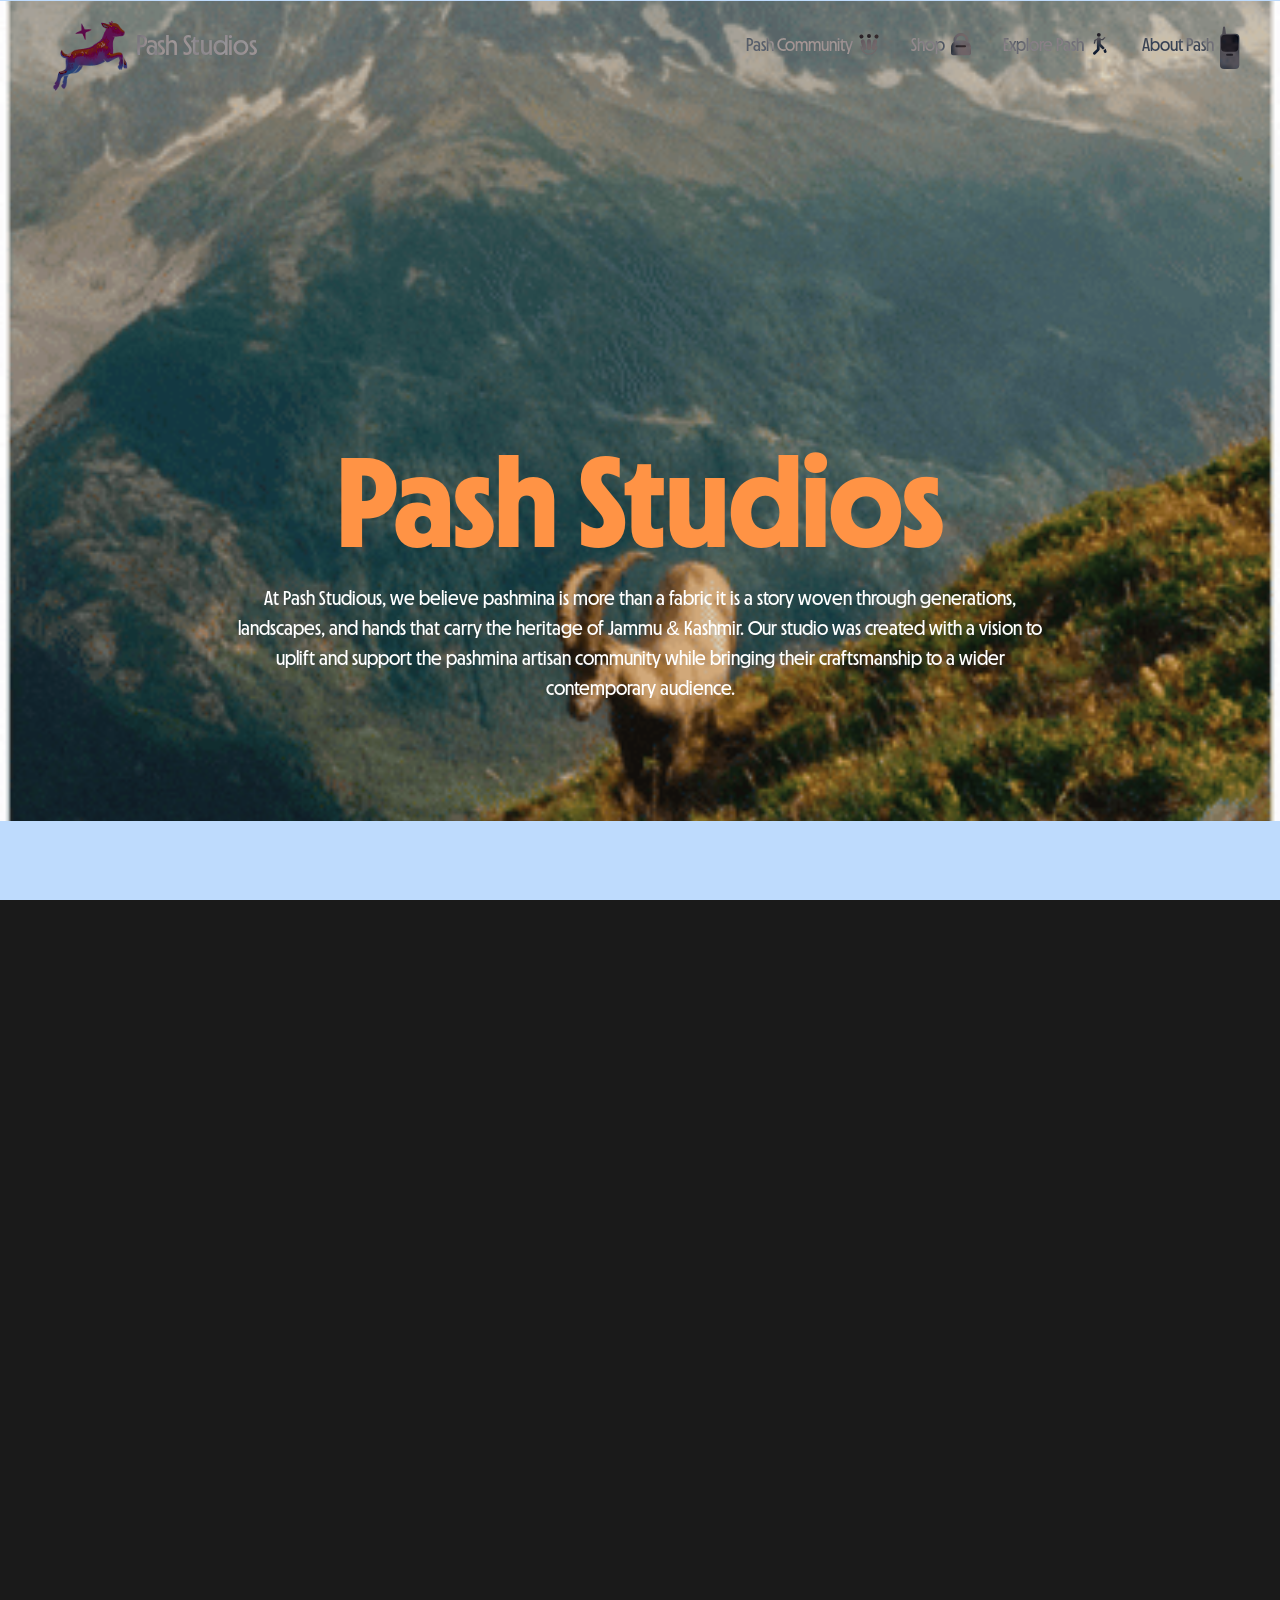
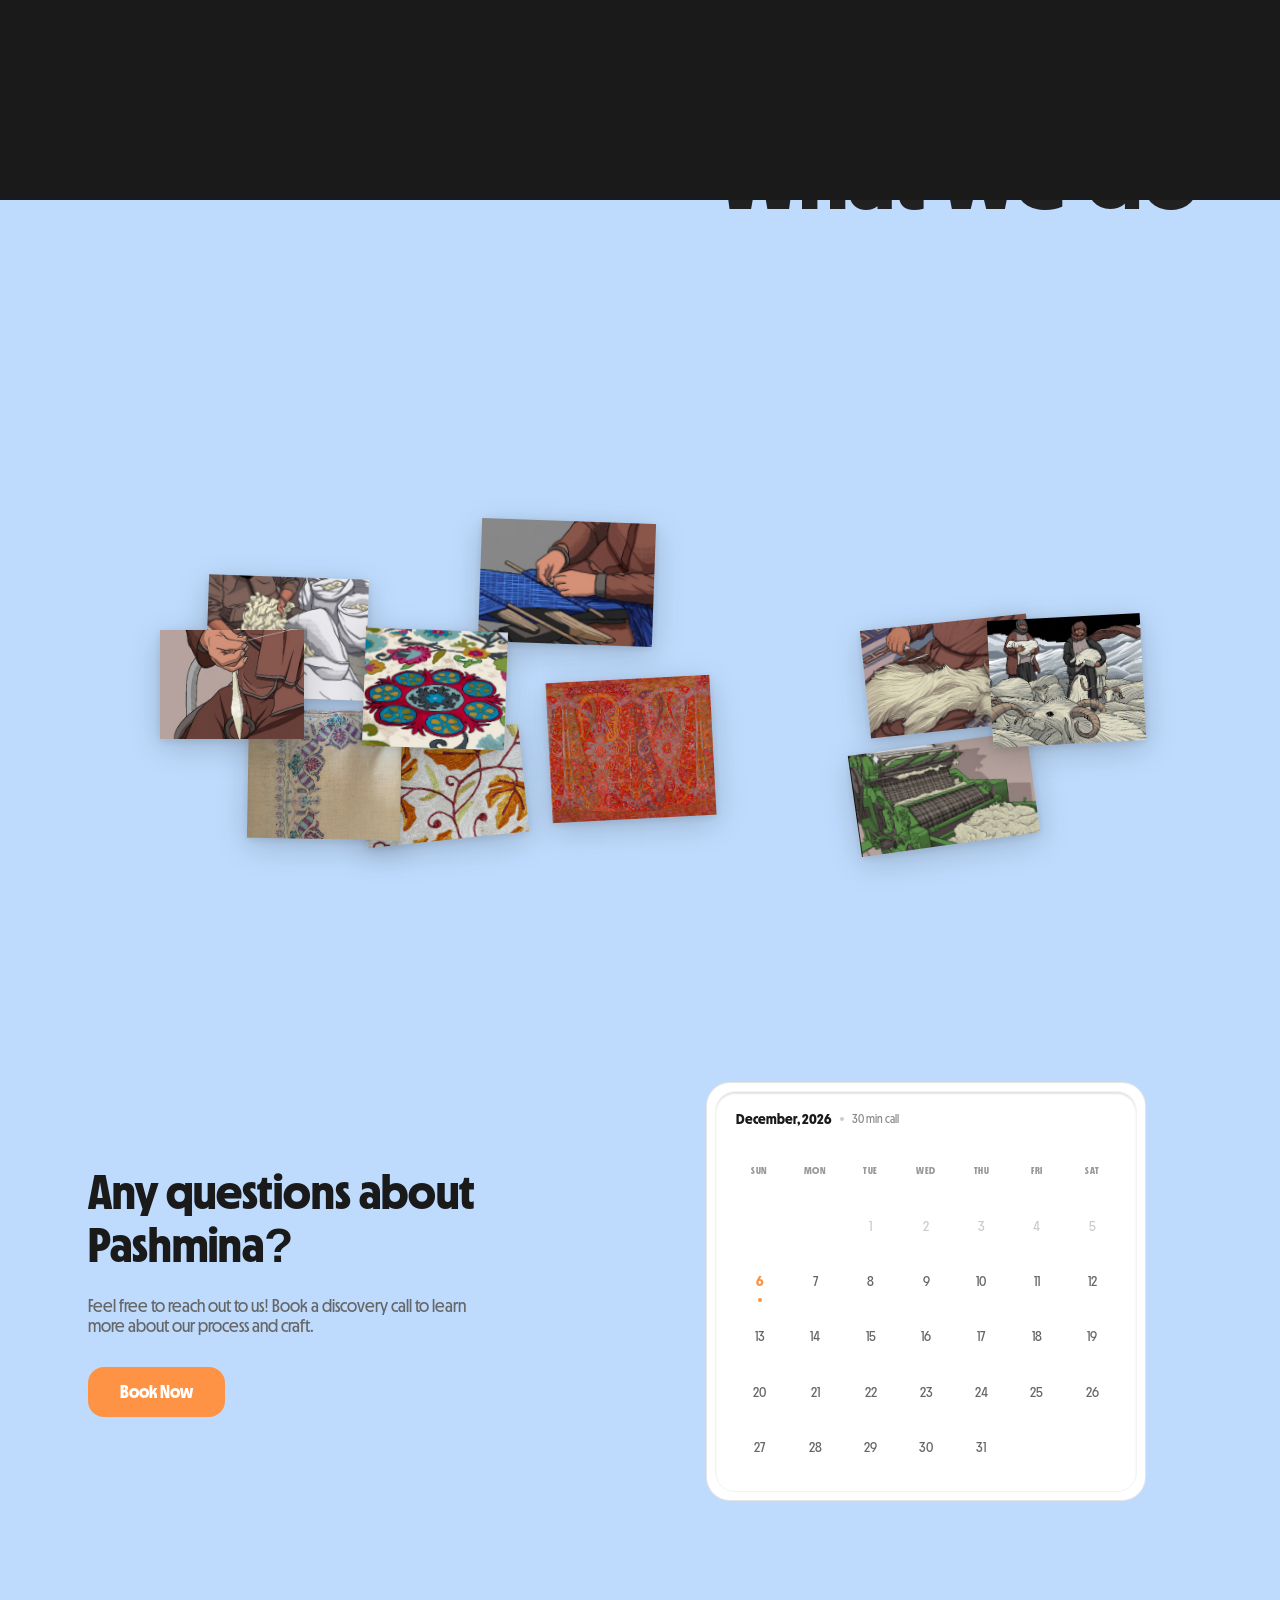
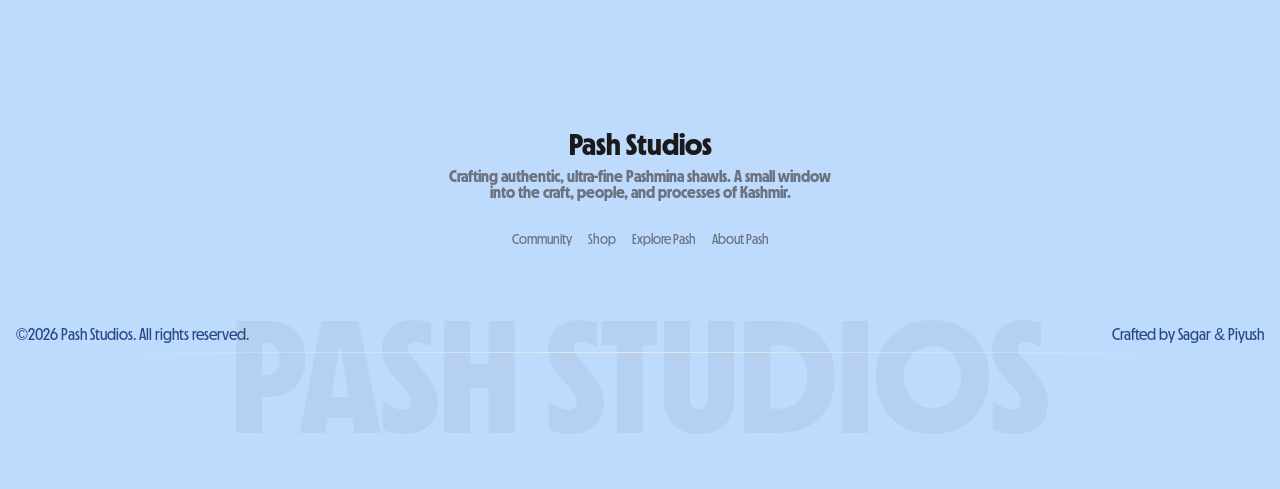
==== about/index.html @ f8514729 "Refactor: structure project by pages and clean unused assets" ====
<!DOCTYPE html>
<html lang="en">

<head>
    <meta charset="UTF-8">
    <meta name="viewport" content="width=device-width, initial-scale=1.0">
    <title>About Us — Pash Studios</title>
    <link rel="stylesheet" href="about.css">
    <link rel="stylesheet" href="../shared/transition.css">
</head>

<body>
    <div id="transition-overlay"></div>

    <!-- Navigation -->
    <nav id="main-nav">
        <div class="nav-left">
            <a href="../home/index.html" class="logo-link">
                <img src="../shared/icons/logo pash.png" alt="Pash Studios Logo" class="logo-img">
                <span class="logo-text">Pash Studios</span>
            </a>
        </div>
        <div class="nav-right">
            <a href="#" class="nav-item">
                <span>Pash Community</span>
                <img src="../shared/icons/commune.svg" alt="" class="nav-icon">
            </a>
            <a href="#" class="nav-item">
                <span>Shop</span>
                <img src="../shared/icons/shop.svg" alt="" class="nav-icon">
            </a>
            <a href="../explore/index.html" class="nav-item">
                <span>Explore Pash</span>
                <img src="../shared/icons/explore.svg" alt="" class="nav-icon">
            </a>
            <a href="index.html" class="nav-item">
                <span>About Pash</span>
                <img src="../shared/icons/phone.svg" alt="" class="nav-icon">
            </a>
        </div>
    </nav>

    <!-- MAIN DESIGN FROM PAPER (LUCKY SAND ARTBOARD P-1) -->
    <div class="paper-design-root">

        <!-- HERO SECTION -->
        <section class="hero-section">
            <div class="hero-bg"></div>
            <div class="hero-content">
                <div class="hero-goat-wrapper">
                    <div class="hero-goat-img"></div>
                </div>
                <div class="hero-text-wrapper">
                    <h1 class="hero-title">Pash Studios</h1>
                    <p class="hero-desc">At Pash Studious, we believe pashmina is more than a fabric it is a story woven
                        through generations, landscapes, and hands that carry the heritage of Jammu & Kashmir. Our
                        studio was created with a vision to uplift and support the pashmina artisan community while
                        bringing their craftsmanship to a wider contemporary audience.</p>
                </div>
            </div>
        </section>

        <!-- FOUNDER SECTION -->
        <section class="founder-section">
            <div class="founder-title-wrapper">
                <div class="founder-header">
                    <div class="founder-images">
                        <div class="founder-img-piyush"></div>
                        <div class="founder-img-sagar"></div>
                    </div>
                    <h2 class="founder-main-title">Founder</h2>
                </div>
            </div>
            <div class="founder-details-wrapper">
                <div class="founder-details-grid">
                    <!-- Piyush Info -->
                    <div class="founder-info-card">
                        <div class="founder-name-wrapper">
                            <div class="founder-name">Piyush Bhayekhar<br>Cygnus</div>
                        </div>
                        <div class="founder-bio">Co-Founder of Pash Studious, Piyush focuses on shaping the vision and
                            direction of the studio with a deep appreciation for craftsmanship and community</div>
                    </div>
                    <!-- Sagar Info -->
                    <div class="founder-info-card founder-info-card-sagar">
                        <div class="founder-name-wrapper">
                            <div class="founder-name">Sagar Shiyan<br>blinder</div>
                        </div>
                        <div class="founder-bio">Co-Founder of Pash Studious, Sagar brings a creative approach rooted in
                            visual storytelling, design, and digital experiences. With a passion for culture-driven
                            design</div>
                    </div>
                </div>
            </div>
        </section>

        <!-- WHAT WE DO SECTION -->
        <section class="what-we-do-section">
            <h2 class="what-we-do-title">What we do</h2>
        </section>


        <!-- DRAG ELEMENTS SECTION -->
        <section class="drag-elements-section" id="drag-elements-section">
            <!-- Polaroid cards injected by about.js -->
        </section>

        <!-- BOOK A MEETING BENTO SECTION -->
        <section class="booking-section">
            <div class="booking-card" id="booking-card">
                <div class="booking-info">
                    <h2 class="booking-title">Any questions about Pashmina?</h2>
                    <p class="booking-subtitle">Feel free to reach out to us! Book a discovery call to learn more about
                        our process and craft.</p>
                    <a href="../home/index.html" target="_blank" class="booking-button">Book Now</a>
                </div>
                <div class="booking-calendar-container">
                    <div class="calendar-wrapper">
                        <div class="calendar-inner">
                            <div class="calendar-header">
                                <span class="calendar-month-year" id="calendar-month-year">May, 2026</span>
                                <span class="calendar-dot"></span>
                                <span class="calendar-duration">30 min call</span>
                            </div>
                            <div class="calendar-grid" id="calendar-grid">
                                <!-- Days injected by about.js -->
                            </div>
                        </div>
                    </div>
                    <!-- Hover Arrow Icon -->
                    <div class="booking-arrow">
                        <svg width="24" height="24" fill="none" viewBox="0 0 24 24">
                            <path stroke="currentColor" stroke-linecap="round" stroke-linejoin="round" stroke-width="2"
                                d="M17.25 15.25V6.75H8.75"></path>
                            <path stroke="currentColor" stroke-linecap="round" stroke-linejoin="round" stroke-width="2"
                                d="M17 7L6.75 17.25"></path>
                        </svg>
                    </div>
                </div>
                <!-- Hover Gradient -->
                <div class="booking-gradient"></div>
            </div>
        </section>

    </div>

    <!-- Footer -->
    <footer class="custom-footer">
        <div class="footer-content">
            <div class="footer-top">
                <span class="footer-brand">Pash Studios</span>
                <p class="footer-desc">Crafting authentic, ultra-fine Pashmina shawls. A small window into the craft,
                    people, and processes of Kashmir.</p>
            </div>

            <div class="footer-nav">
                <a href="#">Community</a>
                <a href="#">Shop</a>
                <a href="../explore/index.html">Explore Pash</a>
                <a href="index.html">About Pash</a>
            </div>

            <div class="footer-bottom">
                <p>©2026 Pash Studios. All rights reserved.</p>
                <a href="#" class="creator-link">Crafted by Sagar & Piyush</a>
            </div>
        </div>
        <div class="footer-bg-text">PASH STUDIOS</div>
        <div class="footer-line"></div>
    </footer>

    <script src="https://cdnjs.cloudflare.com/ajax/libs/gsap/3.12.5/gsap.min.js"></script>
    <script src="about.js"></script>
    <script src="../shared/transition.js"></script>
</body>

</html>
---- about/about.css ----
/* ===== Font Faces ===== */
@font-face {
    font-family: 'MD Nichrome';
    src: url('../shared/MD-Nichrome-Test/MD Nichrome Test/MDNichromeTest-Regular.otf') format('opentype');
    font-weight: 400;
    font-style: normal;
    font-display: swap;
}

@font-face {
    font-family: 'MD Nichrome';
    src: url('../shared/MD-Nichrome-Test/MD Nichrome Test/MDNichromeTest-Bold.otf') format('opentype');
    font-weight: 700;
    font-style: normal;
    font-display: swap;
}

/* ===== Global Reset ===== */
* {
    margin: 0;
    padding: 0;
    box-sizing: border-box;
}

body {
    background-color: #BEDBFD;
    font-family: 'MD Nichrome', sans-serif;
    overflow-x: hidden;
}

/* ===== Navigation ===== */
#main-nav {
    position: fixed;
    top: 0;
    left: 0;
    width: 100%;
    display: flex;
    justify-content: space-between;
    align-items: center;
    padding: 20px 40px;
    z-index: 1000;
    mix-blend-mode: difference;
}

.nav-left .logo-link {
    display: flex;
    align-items: center;
    gap: 4px;
    text-decoration: none;
    color: #ffffff;
}

.logo-img {
    width: 92px;
    height: auto;
    object-fit: contain;
    margin-bottom: -24px;
}

.logo-text {
    font-size: 28px;
    font-weight: 400;
    letter-spacing: -0.01em;
}

.nav-right {
    display: flex;
    align-items: center;
    gap: 32px;
}

.nav-item {
    display: flex;
    align-items: center;
    gap: 6px;
    text-decoration: none;
    color: #ffffff;
    font-size: 18px;
    transition: opacity 0.2s ease;
}

.nav-item:hover {
    opacity: 0.6;
}

.nav-icon {
    width: 20px;
    height: auto;
}

/* ===== Main Design Container ===== */
.paper-design-root {
    align-items: start;
    background-color: #BEDBFD;
    display: flex;
    flex-direction: column;
    gap: 100px;
    min-height: 100vh;
    overflow: clip;
    padding-top: 1px;
    width: 100%;
    margin: 0 auto;
    position: relative;
}

/* ===== Hero Section ===== */
.hero-section {
    align-items: center;
    align-self: stretch;
    display: flex;
    flex-direction: column;
    justify-content: center;
    min-height: calc(100vh - 80px);
    width: 100%;
    position: relative;
    padding: clamp(20px, 5vw, 40px);
}

.hero-bg {
    background-image: url('assets/bg.gif');
    background-position: center;
    background-size: cover;
    width: 100%;
    height: 100%;
    position: absolute;
    top: 0;
    left: 0;
    z-index: 0;
}

.hero-content {
    display: flex;
    flex-direction: column;
    gap: clamp(10px, 2vw, 20px);
    align-items: center;
    justify-content: center;
    position: relative;
    z-index: 1;
    width: 100%;
    max-width: 1200px;
    text-align: center;
}

.hero-goat-wrapper {
    margin-bottom: -20px;
}

.hero-goat-img {
    background-image: url('Frame@2x\ \(1\).png');
    background-position: center;
    background-repeat: no-repeat;
    background-size: contain;
    height: clamp(180px, 35vh, 313px);
    width: clamp(160px, 30vw, 270px);
}

.hero-text-wrapper {
    display: flex;
    flex-direction: column;
    gap: 10px;
    align-items: center;
}

.hero-title {
    color: #FF9345;
    font-size: clamp(42px, 11vw, 128px);
    line-height: 1.1;
    font-weight: 700;
}

.hero-desc {
    color: #FFFFFF;
    font-size: clamp(15px, 1.8vw, 20px);
    line-height: 1.5;
    max-width: 850px;
    padding: 0 15px;
}

/* ===== Founder Section ===== */
.founder-section {
    align-items: start;
    display: flex;
    flex-direction: column;
    gap: 26px;
    padding: 0 24px;
    width: 100%;
}

/* ===== Founder Section ===== */
.founder-section {
    width: 100%;
    padding: 0 clamp(20px, 5vw, 80px);
    display: flex;
    flex-direction: column;
    gap: clamp(30px, 5vw, 60px);
}

.founder-header {
    display: flex;
    flex-direction: column;
    gap: 20px;
}

.founder-images {
    display: flex;
    justify-content: space-between;
    align-items: center;
    width: 100%;
}

.founder-img-piyush {
    background-image: url('assets/piyush.png');
    background-position: center;
    background-repeat: no-repeat;
    background-size: cover;
    flex-shrink: 0;
    height: 115px;
    width: 108px;
}

.founder-img-sagar {
    background-image: url('assets/sagar.png');
    background-position: center;
    background-size: cover;
    flex-shrink: 0;
    height: 115px;
    width: 108px;
}

.founder-main-title {
    color: #212121;
    flex-shrink: 0;
    font-size: clamp(100px, 15vw, 204px);
    height: auto;
    line-height: 1.2;
    width: fit-content;
}

.founder-details-wrapper {
    align-items: end;
    align-self: stretch;
    display: flex;
    flex-direction: column;
    gap: 0;
    justify-content: center;
    padding: 0;
}

.founder-details-grid {
    align-items: start;
    display: flex;
    gap: 26px;
    padding: 0;
}

.founder-info-card {
    align-items: end;
    display: flex;
    flex-direction: column;
    flex-shrink: 0;
    gap: 0;
    justify-content: center;
    padding: 0;
    width: 249px;
}

.founder-name-wrapper {
    align-items: start;
    align-self: stretch;
    display: flex;
    flex-direction: column;
    gap: 0;
    padding: 0;
}

.founder-name {
    color: #212121;
    font-size: 20px;
    line-height: 24px;
    text-align: right;
    white-space: pre-wrap;
}

.founder-bio {
    color: #212121;
    font-size: 16px;
    line-height: 20px;
    width: 114px;
}

.founder-info-card-sagar {
    width: 250px;
}

/* ===== What We Do Section ===== */
.what-we-do-section {
    align-items: end;
    display: flex;
    flex-direction: column;
    gap: 80px;
    padding: 0;
    width: 100%;
}

.what-we-do-title {
    color: #212121;
    flex-shrink: 0;
    font-size: clamp(60px, 8vw, 100px);
    height: auto;
    line-height: 1.2;
    width: fit-content;
    margin-right: 80px;
}

/* ===== Booking Section (Bento Card) ===== */
.booking-section {
    width: 100%;
    padding: 0 40px;
    display: flex;
    justify-content: center;
    margin-bottom: 100px;
    /* Space above footer */
}

.booking-card {
    width: 100%;
    max-width: 1200px;
    border-radius: 24px;
    padding: 48px;
    display: grid;
    grid-template-columns: 1fr 1fr;
    gap: 40px;
    position: relative;
    overflow: hidden;
    transition: background-color 0.3s ease;
}

.booking-info {
    display: flex;
    flex-direction: column;
    justify-content: center;
    z-index: 2;
}

.booking-title {
    font-family: 'MD Nichrome', sans-serif;
    font-size: clamp(32px, 5vw, 48px);
    font-weight: 700;
    color: #1a1a1a;
    line-height: 1.1;
    margin-bottom: 24px;
}

.booking-subtitle {
    font-size: 18px;
    color: #666;
    margin-bottom: 32px;
    max-width: 400px;
}

.booking-button {
    width: fit-content;
    background-color: #FF9345;
    color: white;
    padding: 16px 32px;
    border-radius: 16px;
    text-decoration: none;
    font-weight: 700;
    font-size: 18px;
    transition: transform 0.2s ease, background-color 0.2s ease;
}

.booking-button:hover {
    transform: translateY(-2px);
    background-color: #e67e30;
}

.booking-calendar-container {
    position: relative;
    display: flex;
    align-items: center;
    justify-content: center;
    z-index: 2;
}

.calendar-wrapper {
    width: 100%;
    max-width: 440px;
    border: 1px solid rgba(0, 0, 0, 0.1);
    border-radius: 24px;
    padding: 8px;
    background: white;
    transition: border-color 0.3s ease;
}

.booking-card:hover .calendar-wrapper {
    border-color: #FF9345;
}

.calendar-inner {
    border: 1px solid rgba(165, 174, 184, 0.15);
    border-radius: 20px;
    padding: 20px;
    box-shadow: inset 0px 2px 1.5px 0px rgba(165, 174, 184, 0.32);
}

.calendar-header {
    display: flex;
    align-items: center;
    gap: 8px;
    margin-bottom: 20px;
}

.calendar-month-year {
    font-size: 14px;
    font-weight: 600;
    color: #1a1a1a;
}

.calendar-dot {
    width: 4px;
    height: 4px;
    background-color: #ccc;
    border-radius: 50%;
}

.calendar-duration {
    font-size: 12px;
    color: #888;
}

.calendar-grid {
    display: grid;
    grid-template-columns: repeat(7, 1fr);
    gap: 8px;
}

.calendar-day {
    aspect-ratio: 1;
    display: flex;
    align-items: center;
    justify-content: center;
    font-size: 14px;
    font-weight: 500;
    color: #666;
    border-radius: 10px;
    position: relative;
    transition: background-color 0.15s ease, color 0.15s ease, transform 0.15s ease;
}

.calendar-day.header {
    font-size: 10px;
    font-weight: 700;
    color: #999;
    letter-spacing: 0.05em;
}

/* Past dates — greyed out, no interaction */
.calendar-day.past {
    color: #ccc;
    cursor: default;
    pointer-events: none;
}

/* Today — subtle indicator dot below the number */
.calendar-day.today {
    color: #FF9345;
    font-weight: 700;
    cursor: pointer;
}

.calendar-day.today::after {
    content: '';
    position: absolute;
    bottom: 3px;
    left: 50%;
    transform: translateX(-50%);
    width: 4px;
    height: 4px;
    border-radius: 50%;
    background-color: #FF9345;
}

/* Future selectable dates — hover glow */
.calendar-day.selectable:not(.past) {
    cursor: pointer;
}

.calendar-day.selectable:not(.past):not(.active):hover {
    background-color: rgba(255, 147, 69, 0.12);
    color: #FF9345;
    transform: scale(1.1);
}

/* Selected date */
.calendar-day.active {
    background-color: #FF9345;
    color: white !important;
    font-weight: 700;
    transform: scale(1.1);
    box-shadow: 0 4px 12px rgba(255, 147, 69, 0.4);
}

/* Today when also selected */
.calendar-day.today.active::after {
    background-color: white;
}

.booking-arrow {
    position: absolute;
    bottom: -20px;
    right: 0;
    width: 48px;
    height: 48px;
    background: white;
    border-radius: 50%;
    display: flex;
    align-items: center;
    justify-content: center;
    color: #FF9345;
    box-shadow: 0 4px 12px rgba(0, 0, 0, 0.1);
    opacity: 0;
    transform: rotate(6deg) translateY(10px);
    transition: all 0.3s ease;
}

.booking-card:hover .booking-arrow {
    opacity: 1;
    transform: rotate(0deg) translateY(-20px);
}



.booking-card:hover .booking-gradient {
    opacity: 1;
}

@media (max-width: 992px) {
    .booking-card {
        grid-template-columns: 1fr;
        padding: 32px;
    }

    .booking-info {
        text-align: center;
        align-items: center;
    }
}

/* ===== Drag Elements Section ===== */
.drag-elements-section {
    width: 100%;
    height: 600px;
    position: relative;
    background-color: #BEDBFD;
    overflow: hidden;
}

/* Centered label behind the cards */
.drag-elements-label {
    position: absolute;
    top: 50%;
    left: 50%;
    transform: translate(-50%, -50%);
    font-size: clamp(48px, 8vw, 100px);
    font-weight: 400;
    color: rgba(33, 33, 33, 0.12);
    white-space: nowrap;
    pointer-events: none;
    user-select: none;
    z-index: 1;
    letter-spacing: -0.02em;
    text-transform: uppercase;
}

/* Draggable image cards */
.drag-card {
    position: absolute;
    box-shadow: 0 8px 30px rgba(0, 0, 0, 0.18), 0 2px 8px rgba(0, 0, 0, 0.10);
    cursor: grab;
    user-select: none;
    will-change: transform;
    transition: box-shadow 0.2s ease, transform 0.3s cubic-bezier(0.34, 1.56, 0.64, 1);
    overflow: hidden;
}

.drag-card:active {
    cursor: grabbing;
}

.drag-card img {
    width: 100%;
    height: 100%;
    object-fit: cover;
    display: block;
    pointer-events: none;
}


/* ===== Footer ===== */
.custom-footer {
    position: relative;
    background-color: #BEDBFD;
    padding: 40px 16px;
    overflow: hidden;
    display: flex;
    flex-direction: column;
    align-items: center;
    min-height: 400px;
    justify-content: space-between;
}

.footer-content {
    max-width: 1280px;
    width: 100%;
    display: flex;
    flex-direction: column;
    align-items: center;
    z-index: 2;
}

.footer-top {
    display: flex;
    flex-direction: column;
    align-items: center;
    text-align: center;
    gap: 8px;
    margin-bottom: 32px;
}

.footer-brand {
    font-size: 30px;
    font-weight: 700;
    color: #1a1a1a;
}

.footer-desc {
    color: #6b7280;
    font-weight: 600;
    max-width: 384px;
}

.footer-nav {
    display: flex;
    flex-wrap: wrap;
    justify-content: center;
    gap: 16px;
    margin-bottom: 80px;
}

.footer-nav a {
    text-decoration: none;
    color: #6b7280;
    font-size: 14px;
    font-weight: 500;
    transition: color 0.3s;
}

.footer-nav a:hover {
    color: #1a1a1a;
}

.footer-bottom {
    display: flex;
    flex-direction: row;
    justify-content: space-between;
    width: 100%;
    color: #28498a;
}

.creator-link {
    text-decoration: none;
    color: #28498a;
}

.footer-bg-text {
    position: absolute;
    bottom: 32px;
    left: 50%;
    transform: translateX(-50%);
    font-size: 10rem;
    font-weight: 800;
    color: rgba(26, 26, 26, 0.05);
    white-space: nowrap;
    pointer-events: none;
    user-select: none;
    z-index: 1;
}

.footer-line {
    position: absolute;
    bottom: 136px;
    left: 50%;
    transform: translateX(-50%);
    width: 100%;
    height: 1px;
    background: linear-gradient(to right, transparent, #e5e7eb, transparent);
    z-index: 1;
}

/* ===== Responsive Adjustments ===== */
@media (max-width: 1024px) {
    .paper-design-root {
        max-width: 100%;
    }

    .hero-title {
        font-size: 80px;
        line-height: 1;
    }

    .hero-desc {
        width: 90%;
        font-size: 18px;
    }

    .founder-main-title {
        font-size: 120px;
        line-height: 1;
    }
}
---- shared/transition.css ----
#transition-overlay {
    position: fixed;
    top: 0;
    left: 0;
    width: 100%;
    height: 100%;
    background-color: #1a1a1a;
    z-index: 9999;
    pointer-events: none;
    transform: translateY(0);
}

/* Optional: Ensure body doesn't jump during transition */
body.is-transitioning {
    overflow: hidden;
    pointer-events: none;
}
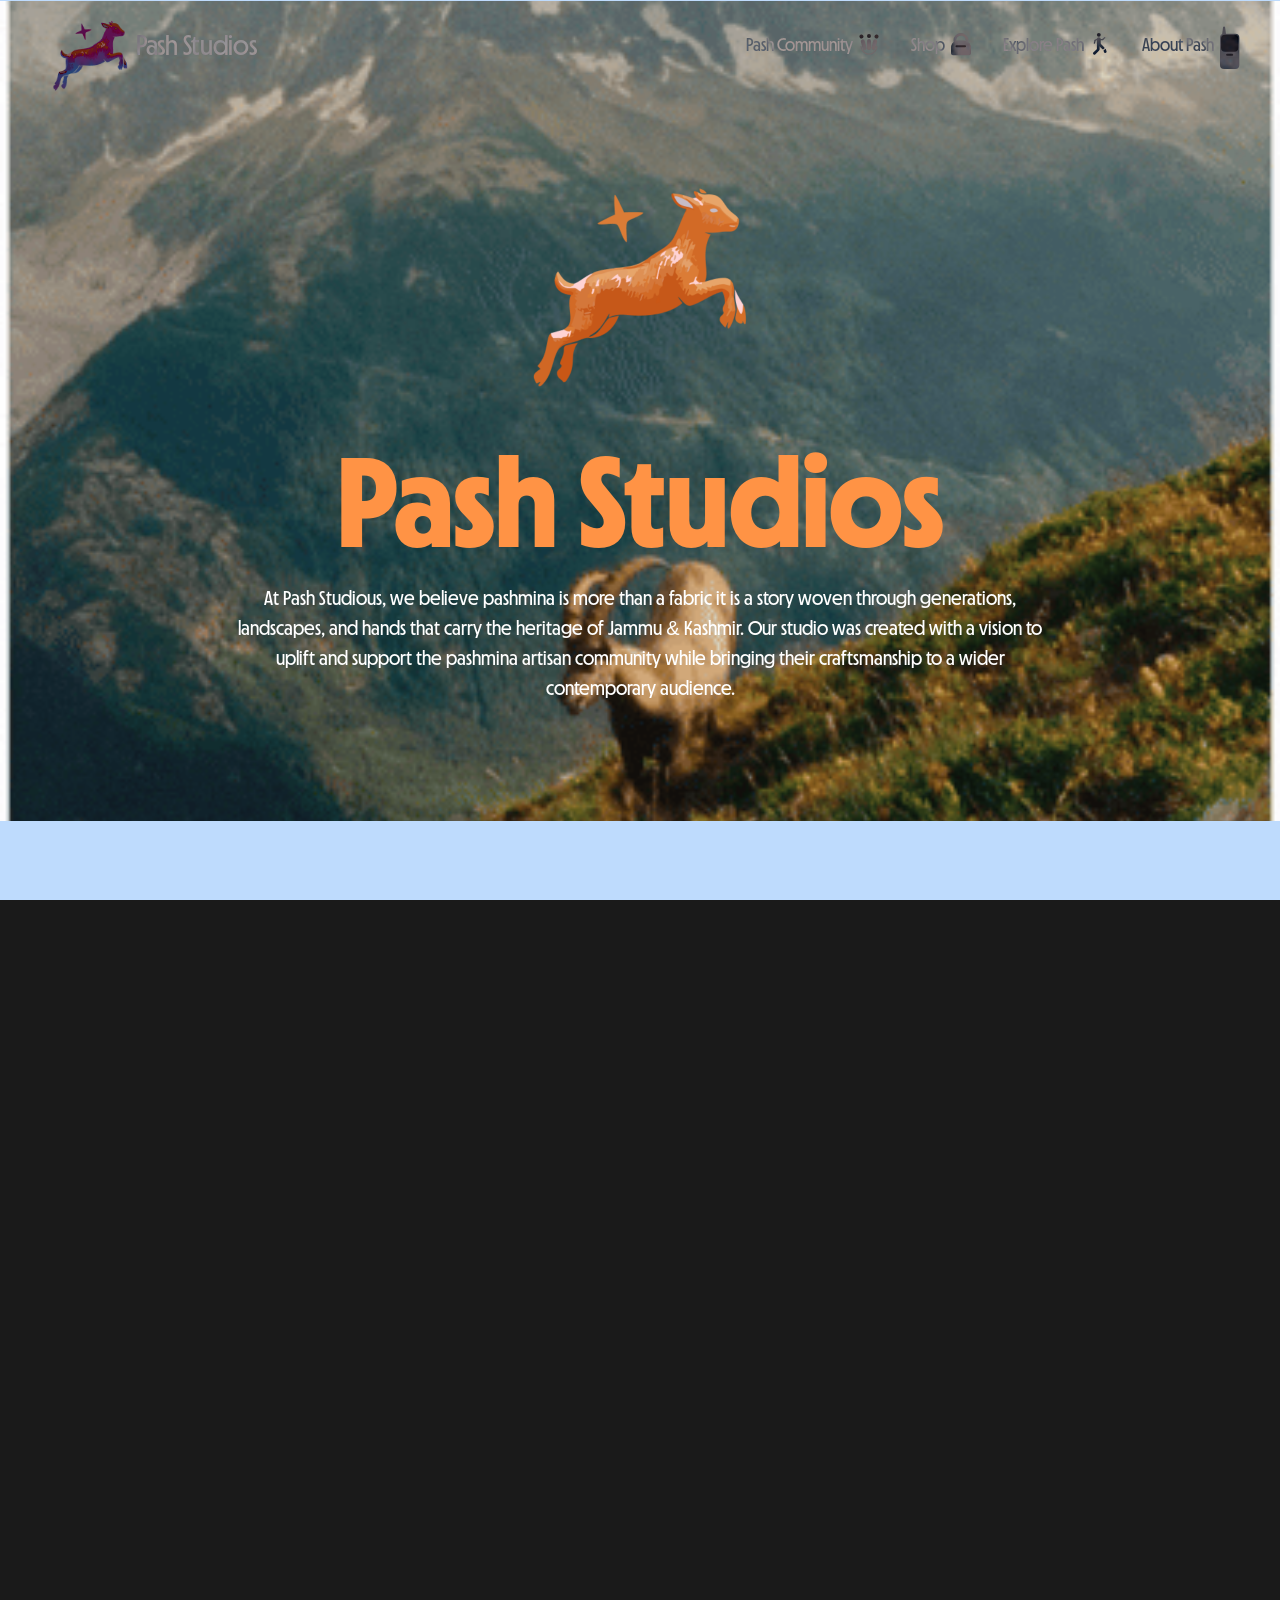
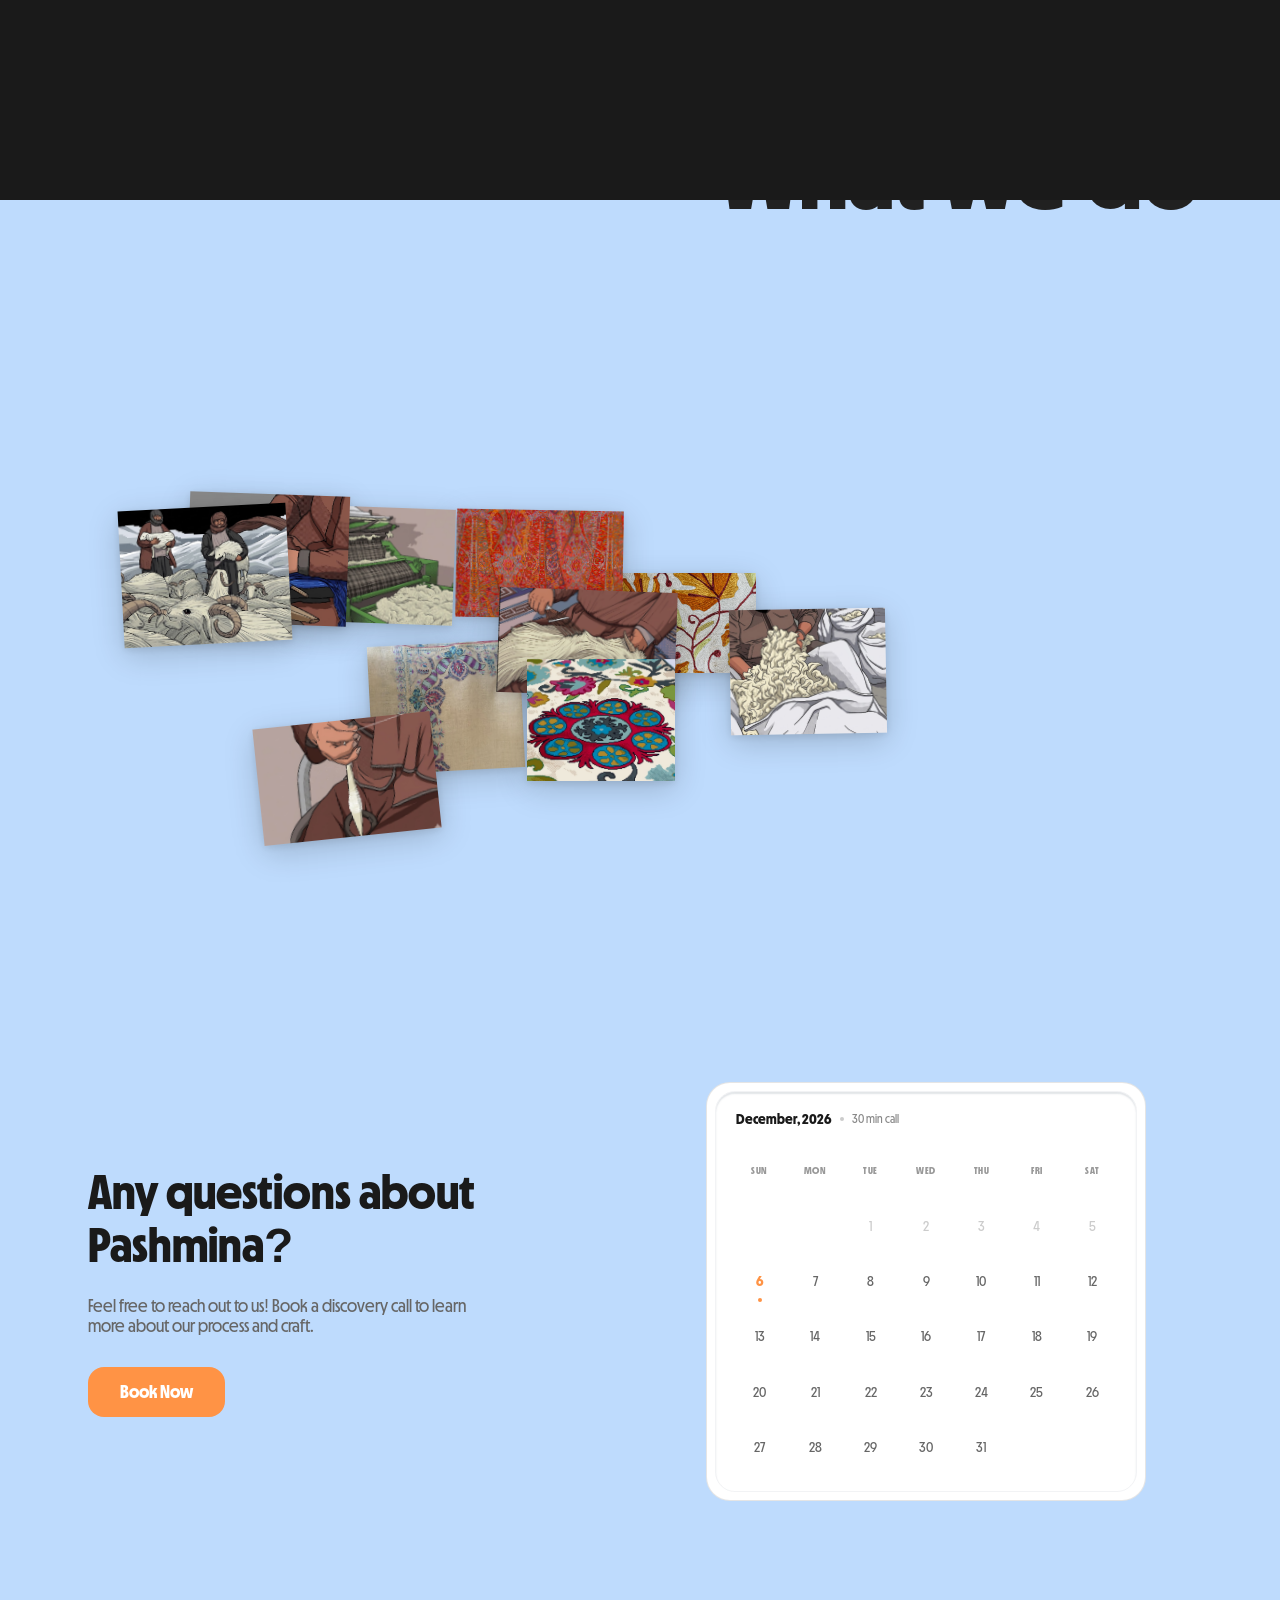
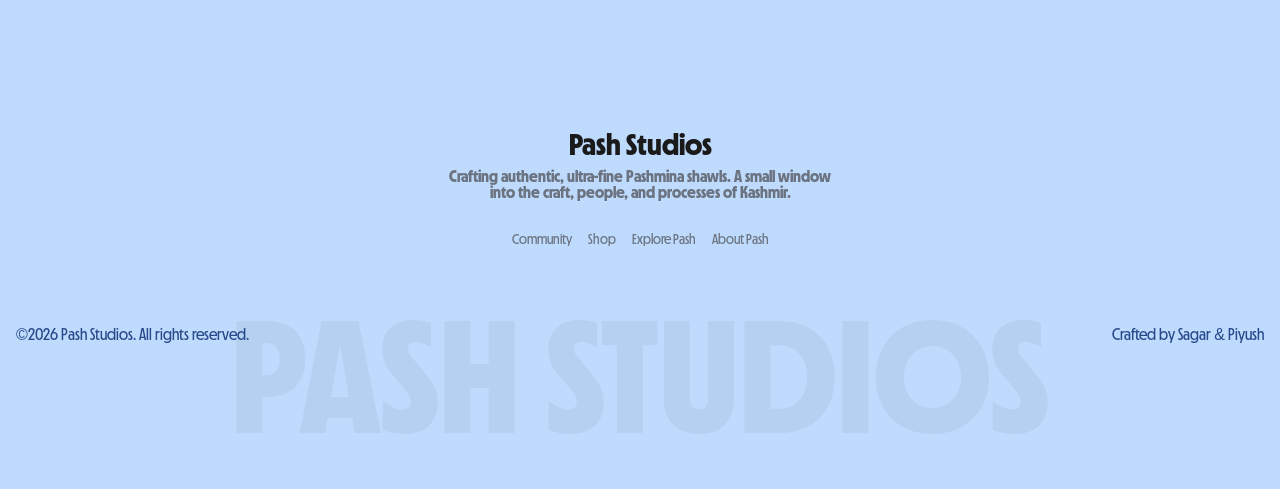
==== commit d27783dd: "Update community page layout, add animations, and sync shop page nav/footer" ====
--- a/about/index.html
+++ b/about/index.html
@@ -21,11 +21,11 @@
             </a>
         </div>
         <div class="nav-right">
-            <a href="#" class="nav-item">
+            <a href="../community/index.html" class="nav-item">
                 <span>Pash Community</span>
                 <img src="../shared/icons/commune.svg" alt="" class="nav-icon">
             </a>
-            <a href="#" class="nav-item">
+            <a href="../shop/shop.html" class="nav-item">
                 <span>Shop</span>
                 <img src="../shared/icons/shop.svg" alt="" class="nav-icon">
             </a>
@@ -33,7 +33,7 @@
                 <span>Explore Pash</span>
                 <img src="../shared/icons/explore.svg" alt="" class="nav-icon">
             </a>
-            <a href="index.html" class="nav-item">
+            <a href="../about/index.html" class="nav-item">
                 <span>About Pash</span>
                 <img src="../shared/icons/phone.svg" alt="" class="nav-icon">
             </a>
@@ -48,7 +48,10 @@
             <div class="hero-bg"></div>
             <div class="hero-content">
                 <div class="hero-goat-wrapper">
-                    <div class="hero-goat-img"></div>
+                    <div class="hero-goat-img">
+
+
+                    </div>
                 </div>
                 <div class="hero-text-wrapper">
                     <h1 class="hero-title">Pash Studios</h1>
@@ -149,24 +152,22 @@
         <div class="footer-content">
             <div class="footer-top">
                 <span class="footer-brand">Pash Studios</span>
-                <p class="footer-desc">Crafting authentic, ultra-fine Pashmina shawls. A small window into the craft,
-                    people, and processes of Kashmir.</p>
+                <p class="footer-desc">Crafting authentic, ultra-fine Pashmina shawls. A small window into the craft, people, and processes of Kashmir.</p>
             </div>
-
             <div class="footer-nav">
-                <a href="#">Community</a>
+                <a href="../community/index.html">Community</a>
                 <a href="#">Shop</a>
                 <a href="../explore/index.html">Explore Pash</a>
-                <a href="index.html">About Pash</a>
+                <a href="../about/index.html">About Pash</a>
             </div>
-
             <div class="footer-bottom">
                 <p>©2026 Pash Studios. All rights reserved.</p>
                 <a href="#" class="creator-link">Crafted by Sagar & Piyush</a>
             </div>
         </div>
         <div class="footer-bg-text">PASH STUDIOS</div>
-        <div class="footer-line"></div>
+
+        <div class="footer-shadow"></div>
     </footer>
 
     <script src="https://cdnjs.cloudflare.com/ajax/libs/gsap/3.12.5/gsap.min.js"></script>
--- a/about/about.css
+++ b/about/about.css
@@ -146,7 +146,7 @@
 }
 
 .hero-goat-img {
-    background-image: url('Frame@2x\ \(1\).png');
+    background-image: url('assets/logo.png');
     background-position: center;
     background-repeat: no-repeat;
     background-size: contain;
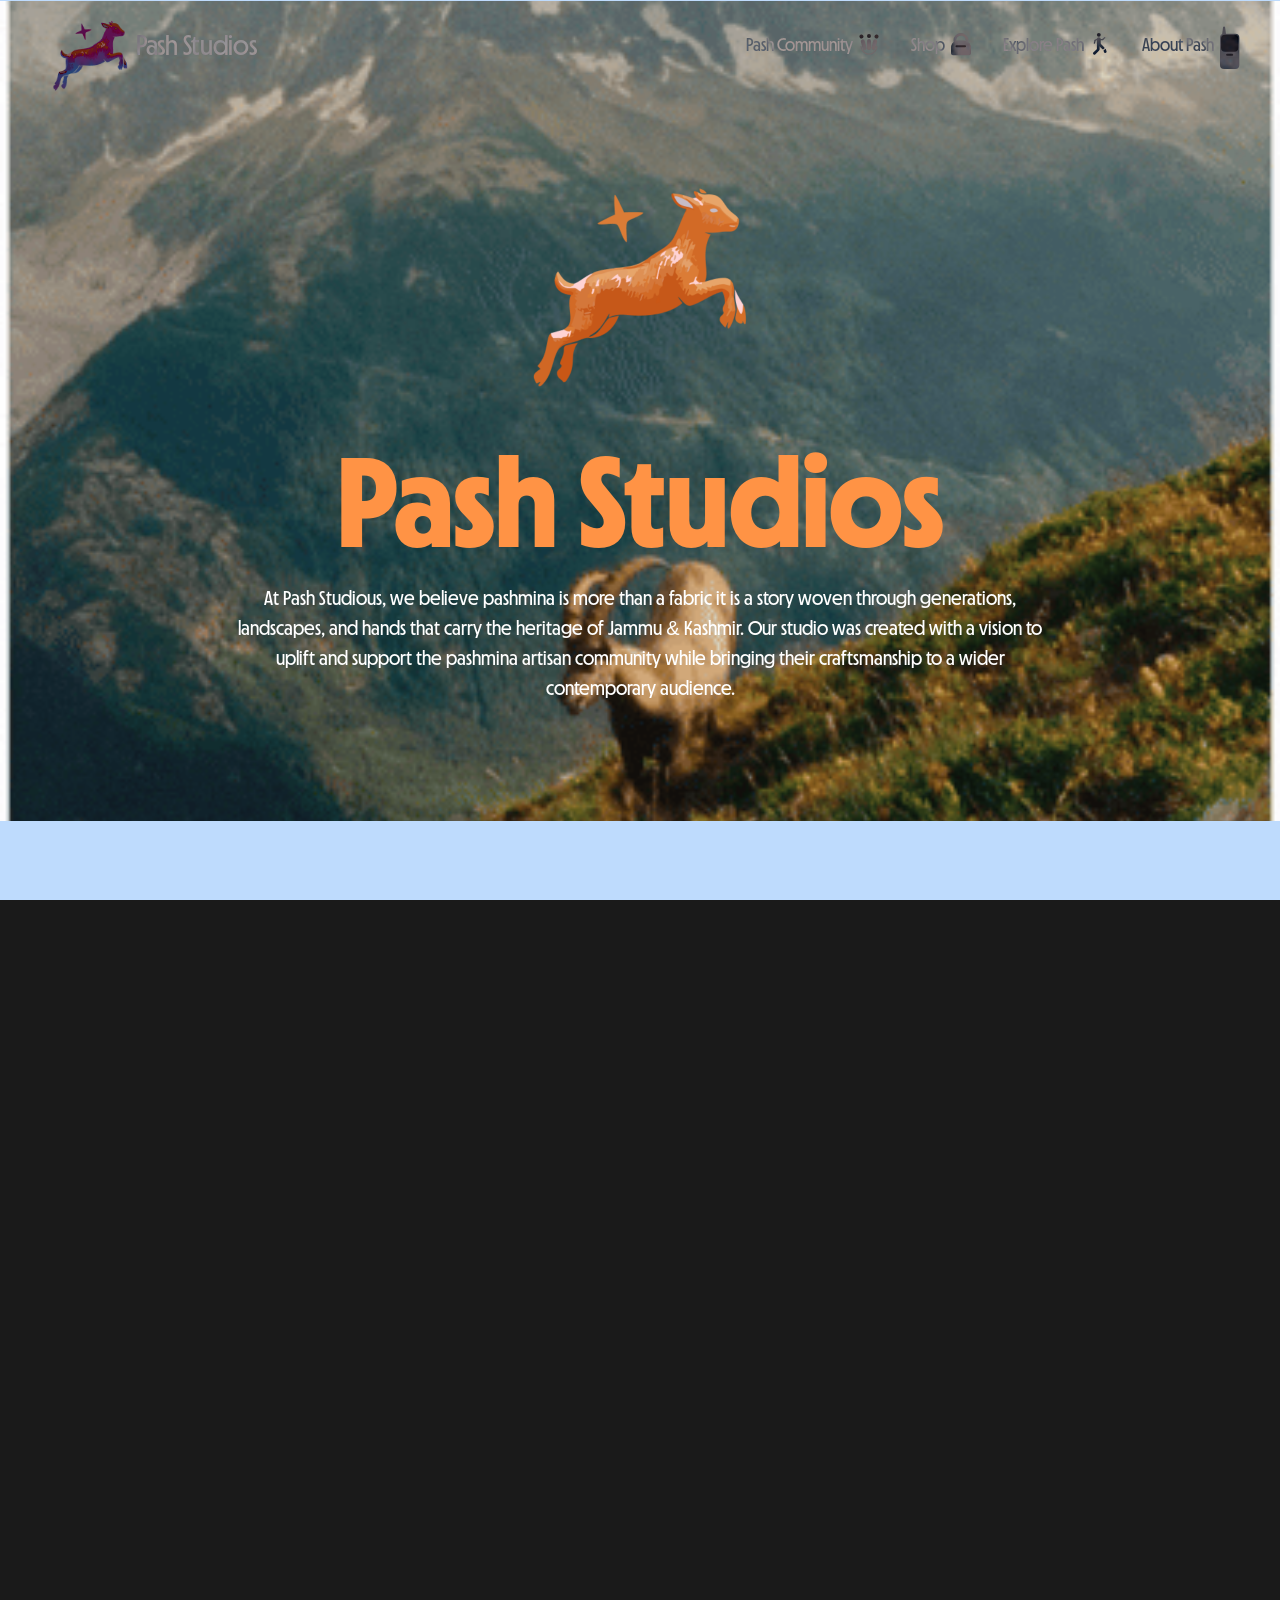
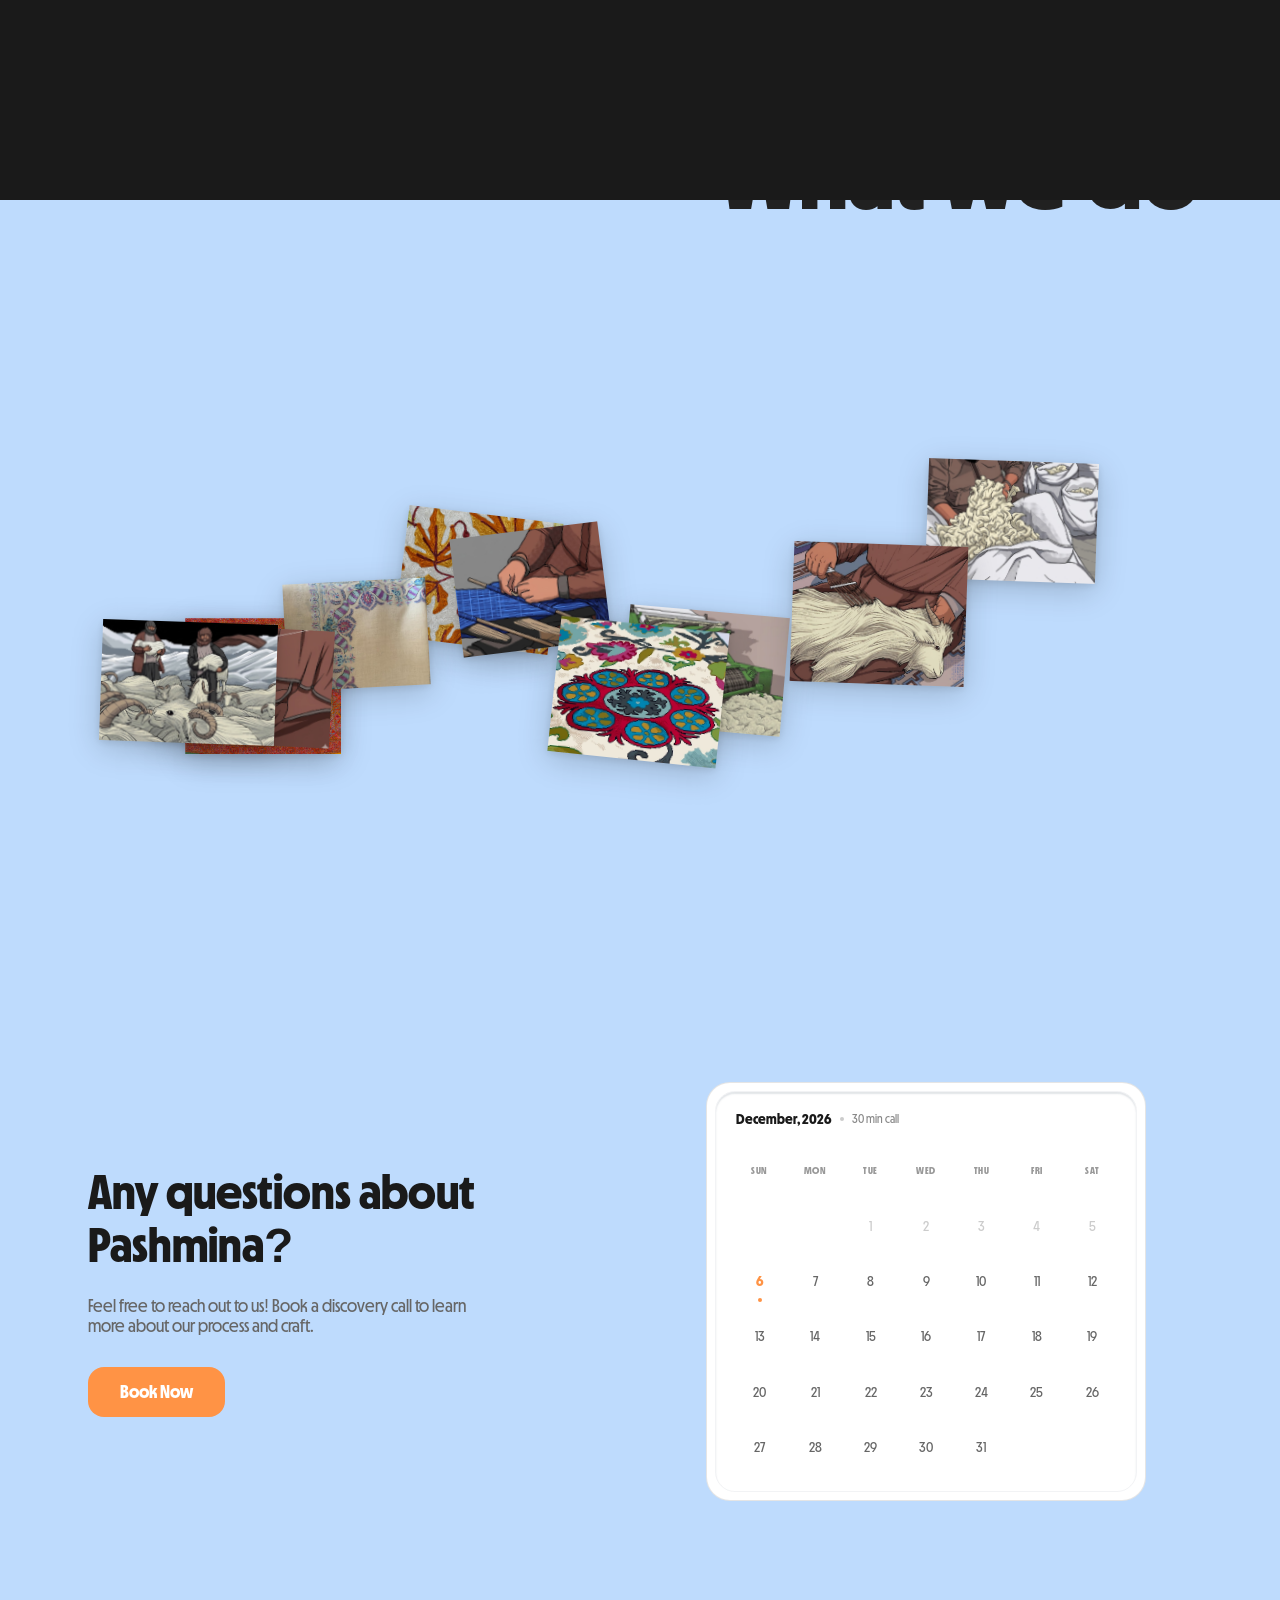
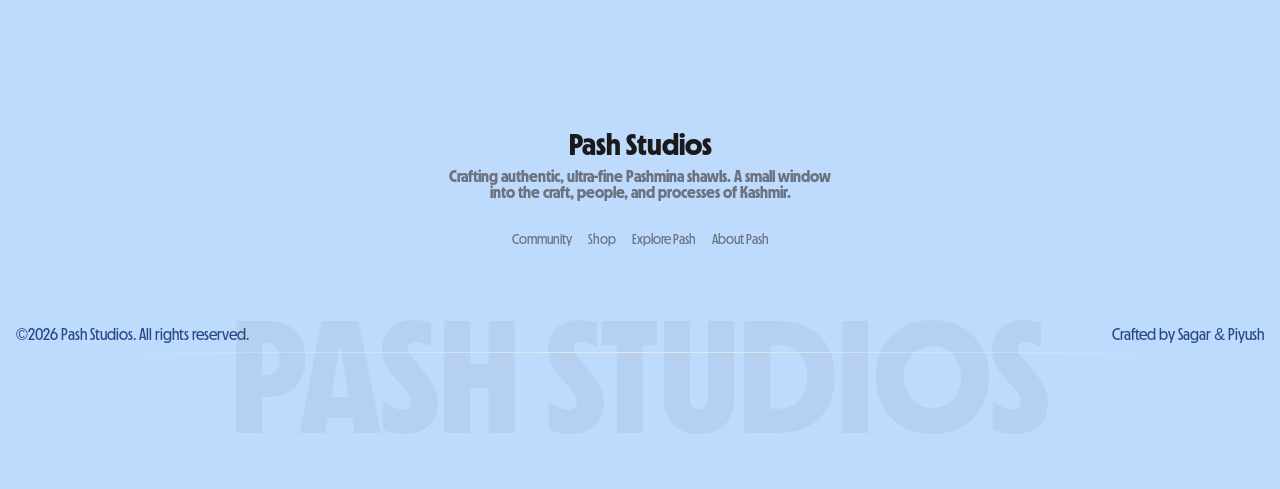
==== commit 04488cb7: "feat: premium scroll animations and enhanced page transitions" ====
--- a/about/index.html
+++ b/about/index.html
@@ -21,7 +21,7 @@
             </a>
         </div>
         <div class="nav-right">
-            <a href="../community/index.html" class="nav-item">
+            <a href="../community/community.html" class="nav-item">
                 <span>Pash Community</span>
                 <img src="../shared/icons/commune.svg" alt="" class="nav-icon">
             </a>
@@ -33,7 +33,7 @@
                 <span>Explore Pash</span>
                 <img src="../shared/icons/explore.svg" alt="" class="nav-icon">
             </a>
-            <a href="../about/index.html" class="nav-item">
+            <a href="index.html" class="nav-item">
                 <span>About Pash</span>
                 <img src="../shared/icons/phone.svg" alt="" class="nav-icon">
             </a>
@@ -48,10 +48,7 @@
             <div class="hero-bg"></div>
             <div class="hero-content">
                 <div class="hero-goat-wrapper">
-                    <div class="hero-goat-img">
-
-
-                    </div>
+                    <div class="hero-goat-img"></div>
                 </div>
                 <div class="hero-text-wrapper">
                     <h1 class="hero-title">Pash Studios</h1>
@@ -152,22 +149,24 @@
         <div class="footer-content">
             <div class="footer-top">
                 <span class="footer-brand">Pash Studios</span>
-                <p class="footer-desc">Crafting authentic, ultra-fine Pashmina shawls. A small window into the craft, people, and processes of Kashmir.</p>
+                <p class="footer-desc">Crafting authentic, ultra-fine Pashmina shawls. A small window into the craft,
+                    people, and processes of Kashmir.</p>
             </div>
+
             <div class="footer-nav">
-                <a href="../community/index.html">Community</a>
+                <a href="#">Community</a>
                 <a href="#">Shop</a>
                 <a href="../explore/index.html">Explore Pash</a>
-                <a href="../about/index.html">About Pash</a>
+                <a href="index.html">About Pash</a>
             </div>
+
             <div class="footer-bottom">
                 <p>©2026 Pash Studios. All rights reserved.</p>
                 <a href="#" class="creator-link">Crafted by Sagar & Piyush</a>
             </div>
         </div>
         <div class="footer-bg-text">PASH STUDIOS</div>
-
-        <div class="footer-shadow"></div>
+        <div class="footer-line"></div>
     </footer>
 
     <script src="https://cdnjs.cloudflare.com/ajax/libs/gsap/3.12.5/gsap.min.js"></script>
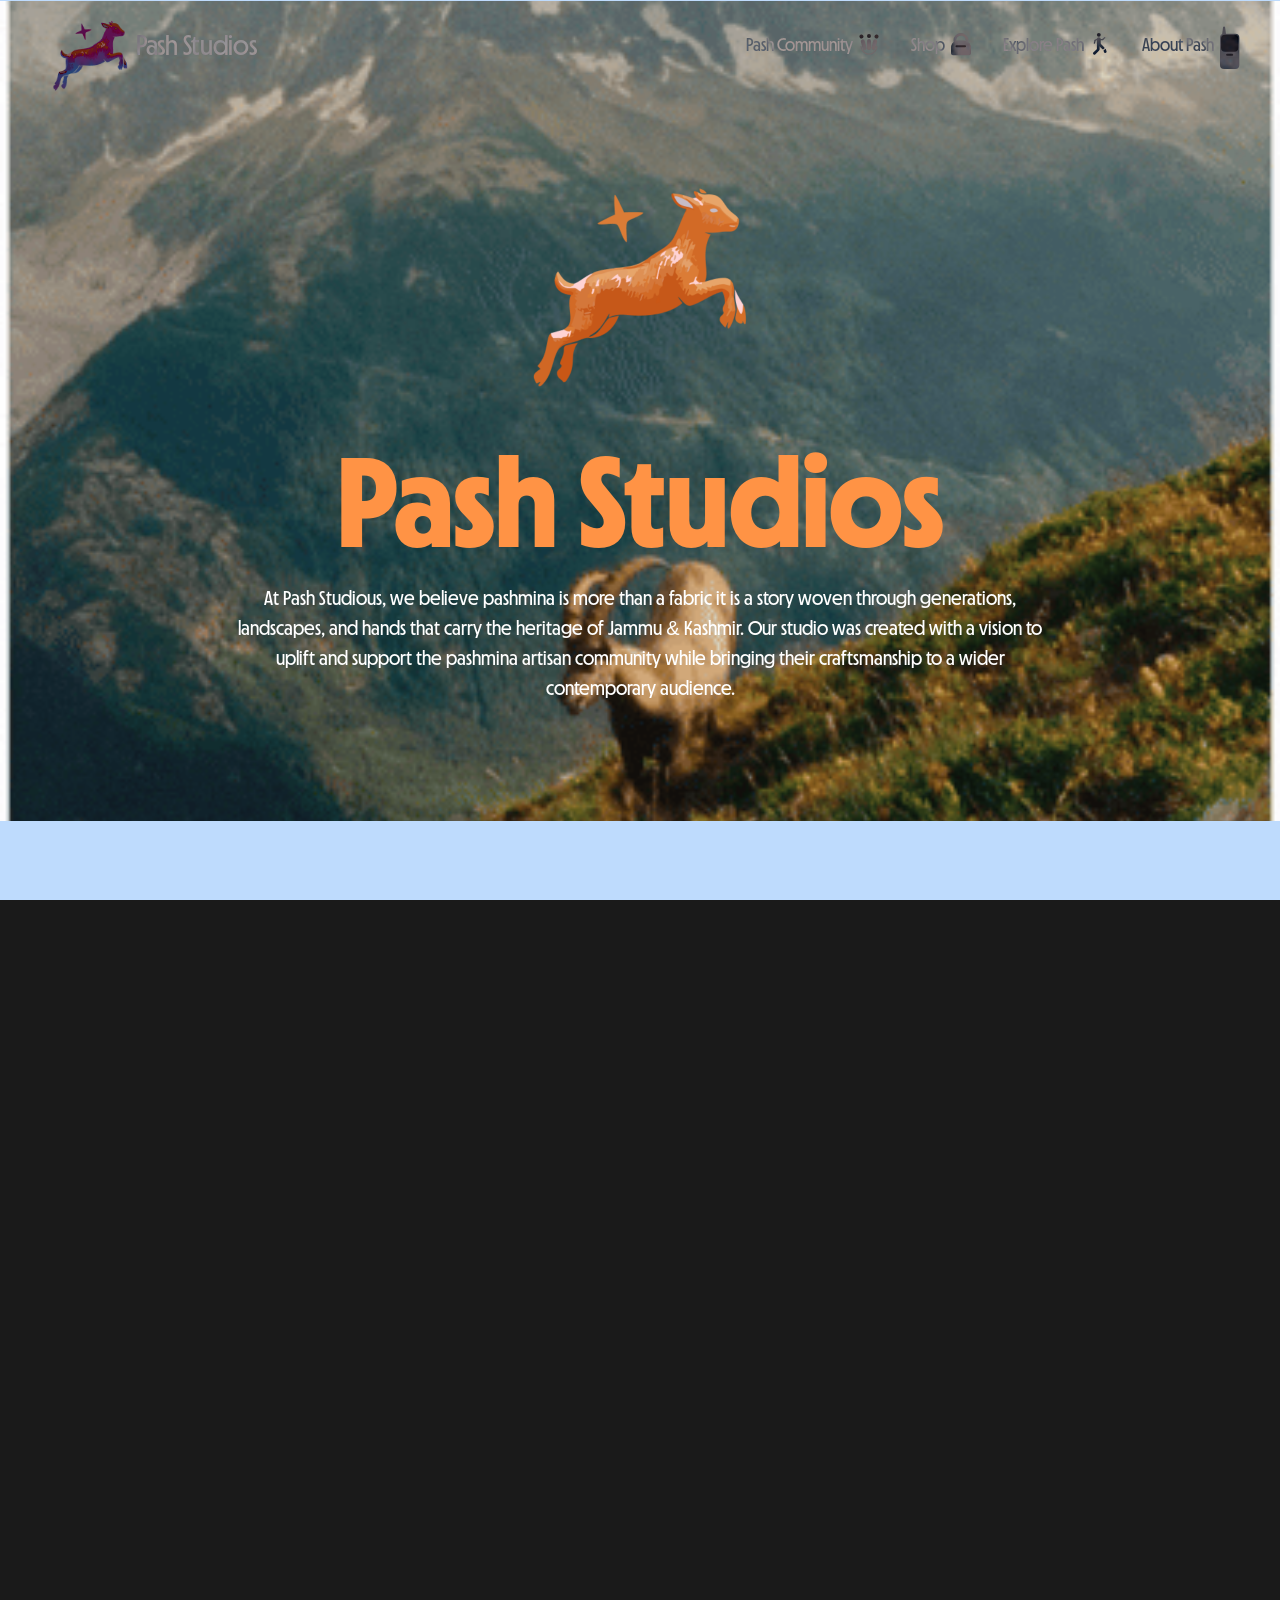
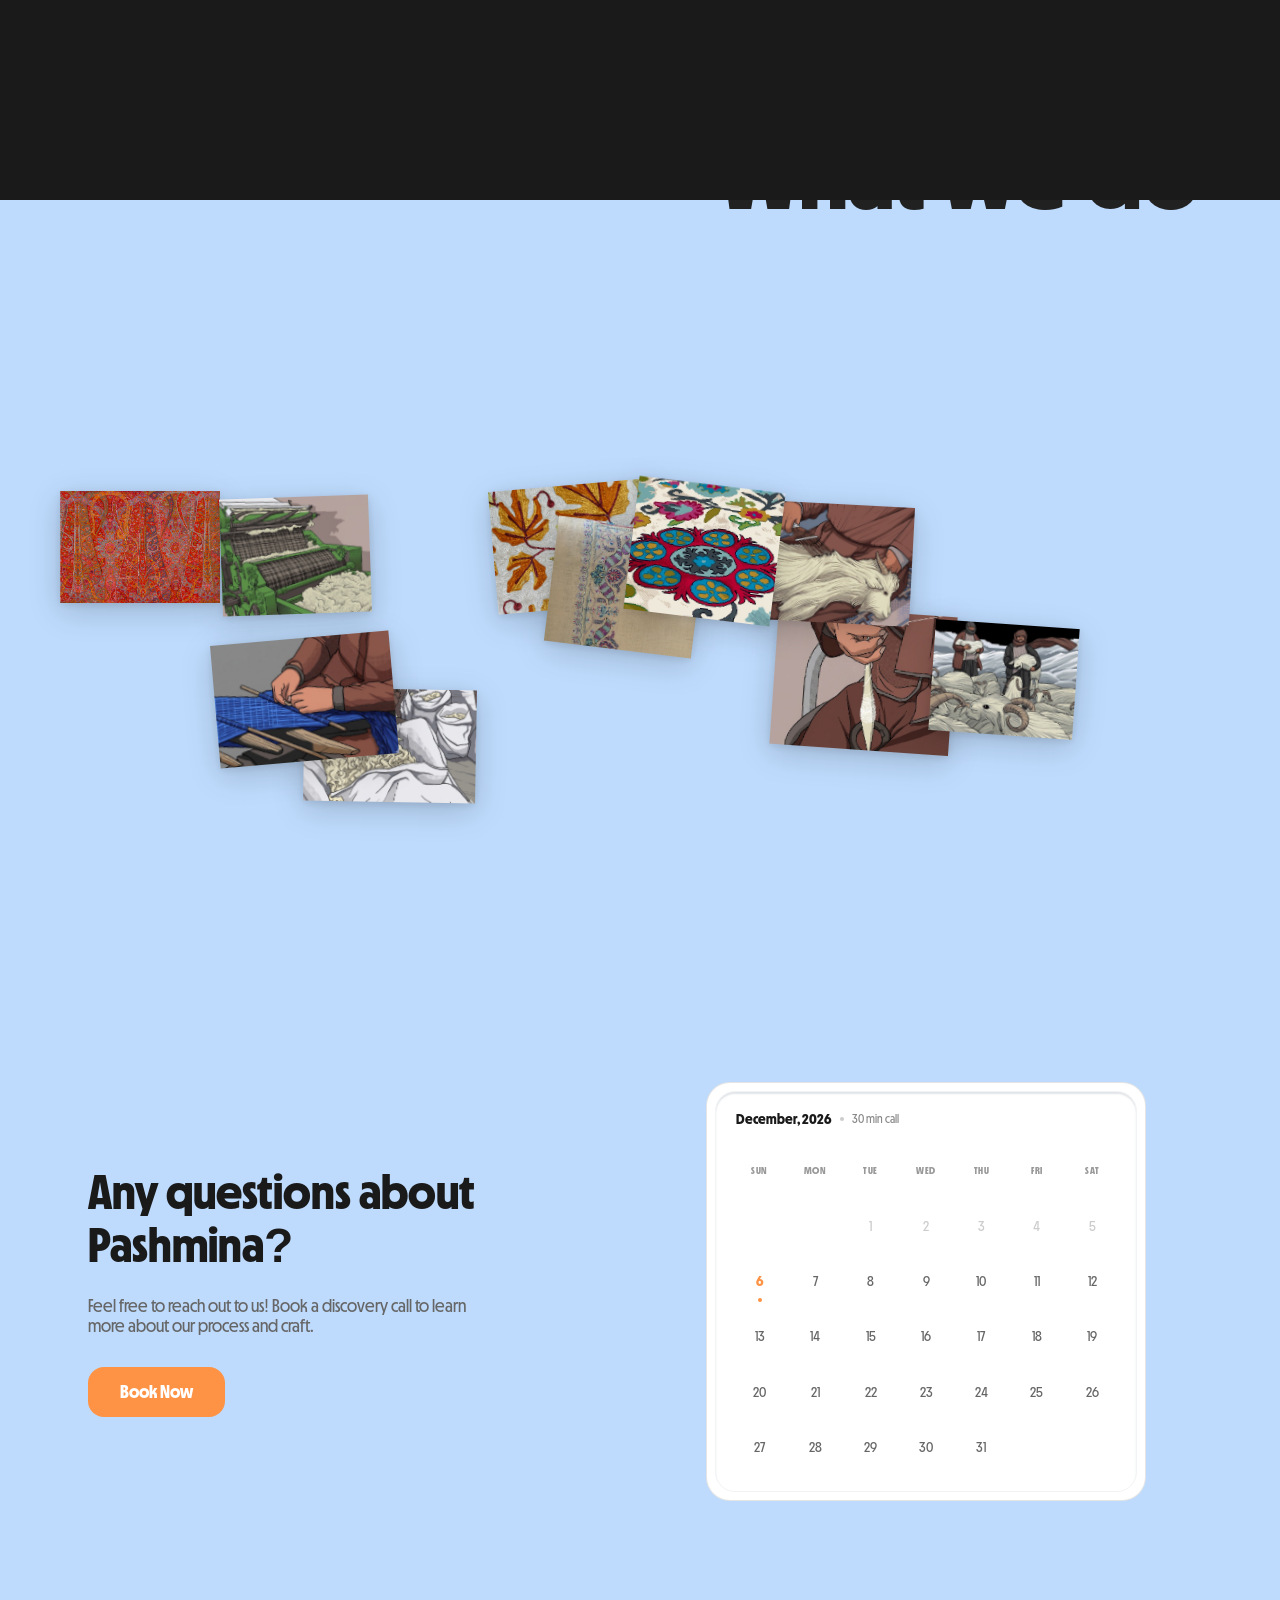
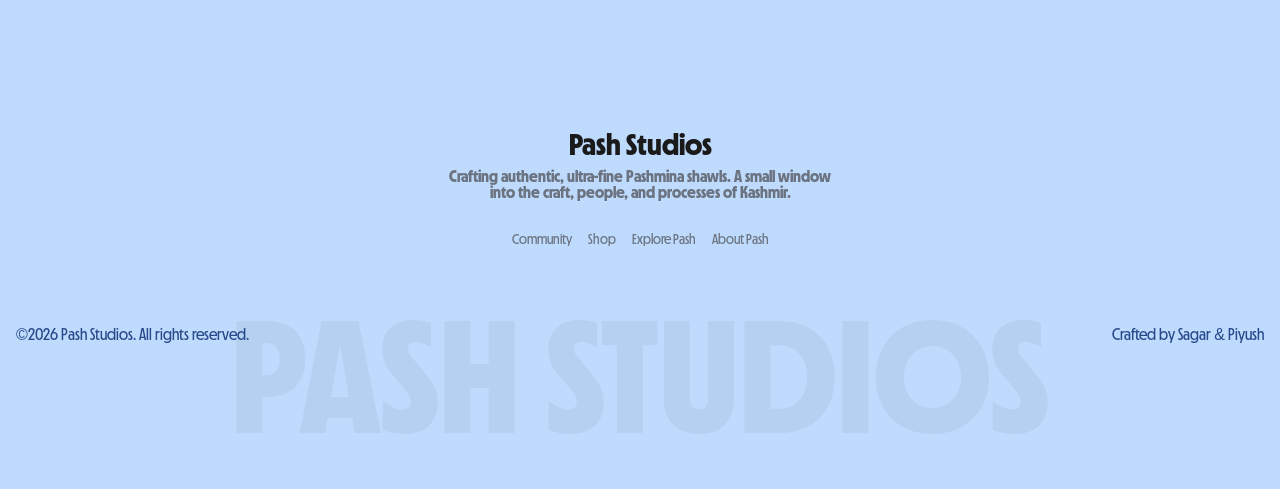
==== commit e4ece754: "Merge pull request #1 from Cygnusx-09/master Master" ====
--- a/about/index.html
+++ b/about/index.html
@@ -21,7 +21,7 @@
             </a>
         </div>
         <div class="nav-right">
-            <a href="../community/community.html" class="nav-item">
+            <a href="../community/index.html" class="nav-item">
                 <span>Pash Community</span>
                 <img src="../shared/icons/commune.svg" alt="" class="nav-icon">
             </a>
@@ -33,7 +33,7 @@
                 <span>Explore Pash</span>
                 <img src="../shared/icons/explore.svg" alt="" class="nav-icon">
             </a>
-            <a href="index.html" class="nav-item">
+            <a href="../about/index.html" class="nav-item">
                 <span>About Pash</span>
                 <img src="../shared/icons/phone.svg" alt="" class="nav-icon">
             </a>
@@ -48,7 +48,10 @@
             <div class="hero-bg"></div>
             <div class="hero-content">
                 <div class="hero-goat-wrapper">
-                    <div class="hero-goat-img"></div>
+                    <div class="hero-goat-img">
+
+
+                    </div>
                 </div>
                 <div class="hero-text-wrapper">
                     <h1 class="hero-title">Pash Studios</h1>
@@ -149,24 +152,22 @@
         <div class="footer-content">
             <div class="footer-top">
                 <span class="footer-brand">Pash Studios</span>
-                <p class="footer-desc">Crafting authentic, ultra-fine Pashmina shawls. A small window into the craft,
-                    people, and processes of Kashmir.</p>
+                <p class="footer-desc">Crafting authentic, ultra-fine Pashmina shawls. A small window into the craft, people, and processes of Kashmir.</p>
             </div>
-
             <div class="footer-nav">
-                <a href="#">Community</a>
+                <a href="../community/index.html">Community</a>
                 <a href="#">Shop</a>
                 <a href="../explore/index.html">Explore Pash</a>
-                <a href="index.html">About Pash</a>
+                <a href="../about/index.html">About Pash</a>
             </div>
-
             <div class="footer-bottom">
                 <p>©2026 Pash Studios. All rights reserved.</p>
                 <a href="#" class="creator-link">Crafted by Sagar & Piyush</a>
             </div>
         </div>
         <div class="footer-bg-text">PASH STUDIOS</div>
-        <div class="footer-line"></div>
+
+        <div class="footer-shadow"></div>
     </footer>
 
     <script src="https://cdnjs.cloudflare.com/ajax/libs/gsap/3.12.5/gsap.min.js"></script>
